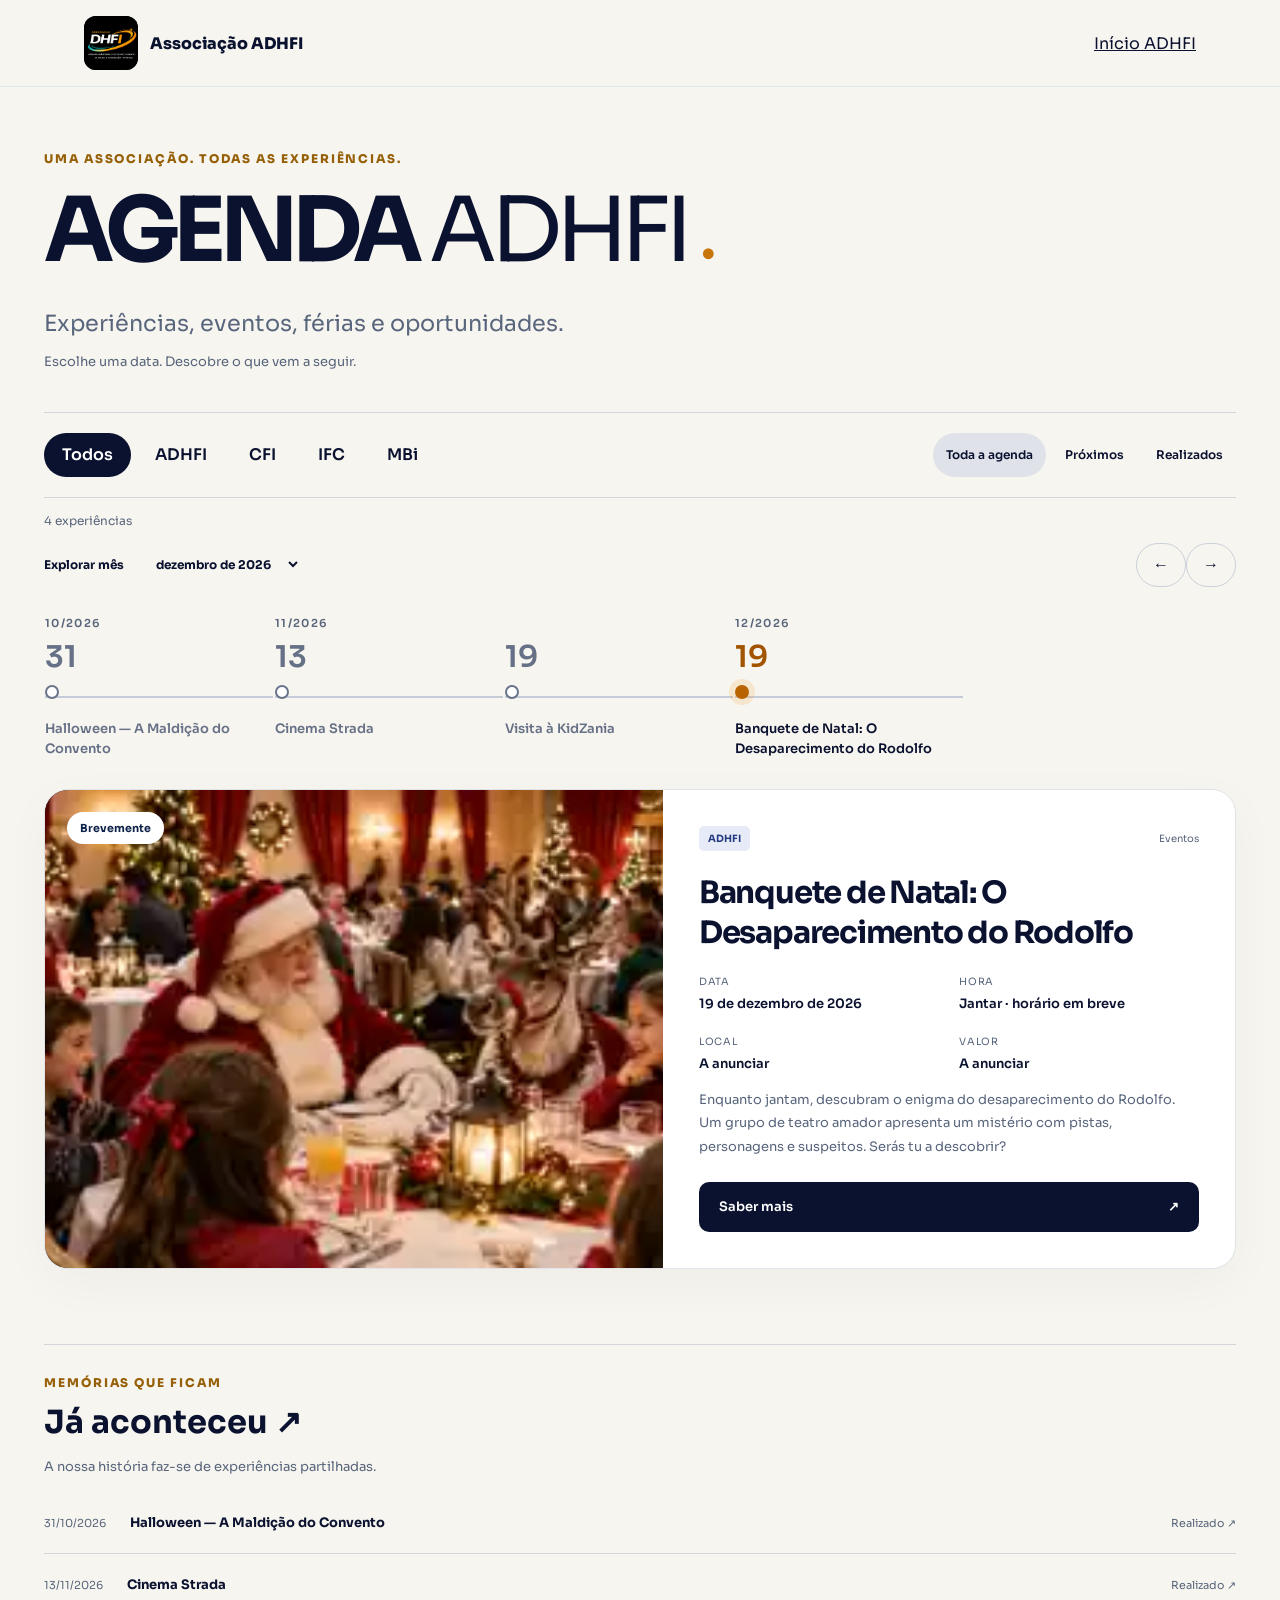
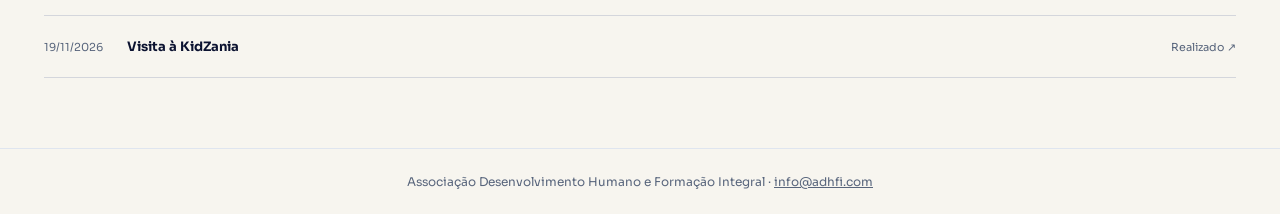
==== agenda/index.html @ a87a0aba "Create central ADHFI agenda with responsive timeline and shared event feed" ====
<!doctype html><html lang="pt-PT"><head><meta charset="utf-8"><meta name="viewport" content="width=device-width,initial-scale=1"><title>Agenda ADHFI · Experiências, eventos e férias</title><meta name="description" content="A agenda de todas as valências ADHFI. Descobre experiências, eventos, férias e oportunidades do CFI, IFC e MB International."><link rel="canonical" href="https://adhfi.site/agenda/"><link rel="icon" href="/favicon.png"><link rel="stylesheet" href="/atividades/atividades.css"><link rel="stylesheet" href="/agenda/agenda.css"><script src="/atividades/atividades.js" defer></script><script src="/agenda/agenda.js" type="module"></script></head><body class="agenda-page"><a class="skip" href="#agenda-content">Saltar para a agenda</a><header><nav aria-label="Navegação principal"><a class="brand" href="/"><img src="/assets/adhfi-atividades.webp" alt="ADHFI" width="54" height="54"><span>Associação ADHFI</span></a><a data-home href="/">Início ADHFI ↗</a></nav></header><main id="agenda-content"><section class="agenda-heading"><div class="eyebrow">Uma associação. Todas as experiências.</div><h1>AGENDA <span>ADHFI</span><i aria-hidden="true">●</i></h1><p class="intro">Experiências, eventos, férias e oportunidades.</p><p class="heading-note">Escolhe uma data. Descobre o que vem a seguir.</p></section><div class="agenda-tools"><div class="agenda-filters" role="group" aria-label="Filtrar por valência"><button data-valencia="all">Todos</button><button data-valencia="adhfi">ADHFI</button><button data-valencia="cfi">CFI</button><button data-valencia="ifc">IFC</button><button data-valencia="mbi">MBi</button></div><div class="period-filters" role="group" aria-label="Filtrar por período"><button data-period="all">Toda a agenda</button><button data-period="upcoming">Próximos</button><button data-period="past">Realizados</button></div></div><p id="event-count" role="status" aria-live="polite"></p><p id="loading" role="status">A carregar experiências…</p><p id="empty" hidden>Ainda não há atividades publicadas para este filtro. Volta em breve ou explora todas as experiências.</p><section id="desktop-agenda" class="desktop-agenda" hidden aria-label="Timeline de eventos"><div class="timeline-nav"><label for="month-select">Explorar mês <select id="month-select"></select></label><div><button data-direction="-1" aria-label="Evento anterior">←</button><button data-direction="1" aria-label="Evento seguinte">→</button></div></div><div id="timeline" class="timeline" aria-label="Selecionar evento"></div><div id="event-panel" aria-live="polite" aria-atomic="true"></div></section><div id="mobile-agenda" class="mobile-agenda"></div><section id="history" class="agenda-history" hidden><div class="eyebrow">Memórias que ficam</div><h2>Já aconteceu<span aria-hidden="true"> ↗</span></h2><p>A nossa história faz-se de experiências partilhadas.</p><div id="history-list"></div></section><noscript><p>Ativa o JavaScript para explorar a timeline. As páginas das atividades continuam disponíveis:</p><p><a href="/atividades/cinema-strada/">Cinema Strada</a> · <a href="/atividades/kidzania/">KidZania</a> · <a href="/atividades/banquete-natal/">Banquete de Natal</a> · <a href="/atividades/halloween/">Halloween</a></p></noscript></main><footer>Associação Desenvolvimento Humano e Formação Integral · <a href="mailto:info@adhfi.com">info@adhfi.com</a></footer></body></html>
---- atividades/atividades.css ----
@import url('https://fonts.googleapis.com/css2?family=Sora:wght@400;500;600;700;800&display=swap');
:root{--ink:#11244b;--muted:#58657c;--orange:#ef8b13;--bg:#f5f6fa}*{box-sizing:border-box}body{margin:0;background:var(--bg);color:var(--ink);font-family:Sora,Arial,sans-serif}a{color:inherit}button,input,select,textarea{font:inherit}header{background:#fff;border-bottom:1px solid #e1e5ee}nav{max-width:1160px;margin:auto;padding:16px 24px;display:flex;align-items:center;justify-content:space-between;gap:20px}.brand{display:flex;align-items:center;gap:12px;text-decoration:none;font-weight:800}.brand img{width:54px;height:54px;object-fit:contain;border-radius:12px;background:#000}.navlinks{display:flex;gap:18px;flex-wrap:wrap;font-size:13px}main{max-width:1100px;margin:auto;padding:48px 24px 70px}.eyebrow{font-size:12px;letter-spacing:.16em;font-weight:800;color:#966008;text-transform:uppercase}h1{font-size:clamp(2.3rem,5vw,4rem);letter-spacing:-.045em;line-height:1.12;margin:15px 0 20px;max-width:19ch}h2{line-height:1.3}p{line-height:1.75;color:var(--muted)}.intro{max-width:720px;font-size:16px}.filters{display:flex;gap:9px;flex-wrap:wrap;margin:30px 0}.filters button,.button{border:1px solid #cdd5e3;background:white;border-radius:10px;padding:12px 18px;color:var(--ink);text-decoration:none;font-weight:700;cursor:pointer;display:inline-flex;align-items:center;justify-content:center;gap:8px}.filters button[aria-pressed=true],.primary{background:var(--ink);color:white;border-color:var(--ink)}.filters button:focus-visible,a:focus-visible,button:focus-visible{outline:3px solid var(--orange);outline-offset:4px}.cards{display:grid;gap:18px}.activity{display:grid;grid-template-columns:210px 1fr auto;gap:26px;align-items:center;background:#fff;border:1px solid #dfe5ef;border-radius:20px;overflow:hidden;padding:24px;box-shadow:0 8px 25px #11244b05;text-decoration:none;transition:transform .2s,border-color .2s}.activity:hover{transform:translateY(-2px);border-color:#ef8b13}.art{height:140px;border-radius:12px;background:#11244b;color:#fff;display:grid;place-items:center;font-size:25px;font-weight:800;overflow:hidden}.halloween-art{background:#090909}.halloween-art::before{content:"";display:block;width:100%;height:100%;background:url('/assets/halloween-2026-associados.webp') center/contain no-repeat}.kidzania-art{background:#1b7a70 url('/assets/kidzania-adhfi.webp') center/cover no-repeat}.activity h2{font-size:24px;margin:9px 0}.activity p{margin:7px 0;font-size:14px}.tag{display:inline-block;background:#f0edf9;color:#64429c;font-size:11px;font-weight:700;padding:6px 10px;border-radius:6px}.meta{font-size:13px;font-weight:700;color:var(--ink)}.arrow{font-size:26px;color:#bc6c0a}.notice{padding:20px 24px;border-radius:14px;background:#edf1f8;line-height:1.65;color:var(--muted);margin-top:24px}.empty{padding:30px;background:#fff;border-radius:16px}.back{font-size:13px;text-decoration:none;font-weight:700}.detail-grid{display:grid;grid-template-columns:1fr 1fr;gap:34px;margin-top:30px;align-items:start}.box{background:#fff;border:1px solid #dfe5ef;border-radius:20px;padding:28px}.facts{display:grid;grid-template-columns:1fr 1fr;gap:12px;margin:25px 0}.fact{background:#eef1f8;padding:15px;border-radius:12px}.fact span{display:block;font-size:11px;color:var(--muted);margin-bottom:7px}.fact strong{font-size:14px}.box h2{margin-top:0}form{display:grid;gap:18px}label{display:grid;gap:8px;font-size:13px;font-weight:700}input,textarea,select{width:100%;border:1px solid #cdd5e3;border-radius:9px;padding:12px;background:#fff;color:var(--ink)}textarea{resize:vertical;min-height:80px}.check{display:flex;align-items:flex-start;gap:10px;font-weight:400;line-height:1.55}.check input{width:18px;flex:0 0 18px;margin-top:3px}.small{font-size:12px;line-height:1.65}.honeypot,[hidden]{display:none!important}footer{border-top:1px solid #dfe5ef;padding:25px;text-align:center;font-size:12px;color:var(--muted)}.success{max-width:700px;margin:40px auto;text-align:center}.success h1{max-width:none}.actions{display:flex;gap:12px;justify-content:center;flex-wrap:wrap}@media(max-width:700px){nav{align-items:flex-start}.brand span{max-width:110px;font-size:13px}.navlinks{font-size:11px;gap:10px}main{padding:32px 18px 50px}.activity{grid-template-columns:95px 1fr;gap:16px;padding:18px}.art{height:115px;font-size:16px}.activity h2{font-size:20px}.arrow{display:none}.activity p{font-size:12px}.detail-grid{grid-template-columns:1fr;gap:20px}.box{padding:22px}.facts{gap:8px}.fact{padding:12px}}

.activity-photo{display:block;width:100%;height:auto;border-radius:18px;margin:26px 0}.identify{padding:17px;background:#eef1f8;border-radius:12px}.identify p{margin:0 0 12px;font-size:13px}.identify .button{width:100%}.field-note{font-weight:400;color:var(--muted);font-size:12px}.form-status{margin:12px 0 0;font-size:13px}.price{font-size:22px;color:var(--ink)}input:read-only{background:#f5f6fa}


/* Eventos concluídos */
.activity.past-event{background:#d9d4cc;border-color:#b9afa2;box-shadow:0 8px 22px #11244b12}
.activity.past-event:hover{border-color:#7f6a52;background:#d2ccc3}
.activity.past-event .art{filter:saturate(.35) brightness(.72) contrast(1.05)}
.activity.past-event h2,.activity.past-event .meta{color:#3f3a34}
.activity.past-event p{color:#665f57}
.activity.past-event .arrow{color:#766451}
.past-tag{background:#6f6253;color:#fff}
.past-event-page{background:#e8e3dc}
.past-event-page .eyebrow{color:#6c5a44}
.past-event-box{background:#d8d0c5;border-color:#bfae98}
.past-event-label{display:inline-block;margin-bottom:10px;padding:7px 10px;border-radius:999px;background:#6f6253;color:#fff;font-size:11px;font-weight:800;letter-spacing:.08em}

.cinema-art{background:#123 url('[data-uri]') center/cover no-repeat}
.cinema-banner{min-height:360px;border-radius:20px;margin:26px 0;background:#123 url('[data-uri]') center/cover no-repeat;box-shadow:0 12px 30px #11244b18}
.christmas-art{background:#173d2c url('[data-uri]') center/cover no-repeat;font-size:0}
.coming-tag{background:#e8edf7;color:#4a5d82}
.christmas-page{background:#f5f2ed}
.christmas-page .eyebrow{color:#7a1d24}
.coming-soon-box{background:#f2eee7;border-color:#d8ccbb}
.coming-label{display:inline-block;margin-bottom:10px;padding:7px 10px;border-radius:999px;background:#7a1d24;color:#fff;font-size:11px;font-weight:800;letter-spacing:.08em}
.christmas-question{font-size:20px;color:#7a1d24}
@media(max-width:700px){.cinema-banner{min-height:230px}}

.banquete-banner{min-height:360px;border-radius:20px;margin:26px 0;background:#173d2c url('[data-uri]') center/cover no-repeat;box-shadow:0 12px 30px #11244b18}
@media(max-width:700px){.banquete-banner{min-height:230px}}
---- agenda/agenda.css ----
.agenda-page{--ink:#0b1230;--bg:#f7f5ef;background:var(--bg)}.agenda-page main{max-width:1240px;padding-top:64px}.agenda-page header{background:#f7f5ef}.agenda-heading{padding-bottom:25px}.agenda-heading h1{max-width:none;font-size:clamp(3rem,7vw,6.2rem);letter-spacing:-.07em;margin-bottom:18px}.agenda-heading h1 span{font-weight:400}.agenda-heading i{font-size:25px;font-style:normal;color:#c8750c;margin-left:14px}.agenda-heading .intro{font-size:clamp(1rem,2vw,1.4rem);margin-bottom:8px}.heading-note{font-size:13px;margin-top:0}.agenda-tools{border-top:1px solid #d4d6dc;border-bottom:1px solid #d4d6dc;padding:20px 0;display:flex;gap:20px;justify-content:space-between;flex-wrap:wrap}.agenda-filters,.period-filters{display:flex;gap:6px;flex-wrap:wrap}.agenda-page button{min-height:44px;border:1px solid transparent;border-radius:999px;padding:10px 17px;background:transparent;color:var(--ink);cursor:pointer;font-weight:600}.agenda-page button:hover{background:#e6e6e8}.agenda-page button[aria-pressed=true]{background:var(--ink);color:white}.period-filters button{font-size:12px;padding:10px 12px}.period-filters button[aria-pressed=true]{background:#e0e2ea;color:var(--ink)}#event-count{font-size:12px} .timeline-nav{display:flex;justify-content:space-between;align-items:center}.timeline-nav label{display:flex;align-items:center;gap:16px;font-size:12px}.timeline-nav select{width:auto;background:transparent;border:0;font-weight:700}.timeline-nav button{border-color:#cbd0dc;padding:10px 16px}.timeline{display:flex;overflow-x:auto;scroll-snap-type:x mandatory;padding:20px 0 28px;scrollbar-width:thin}.agenda-page .timeline-stop{border-radius:0;flex:0 0 230px;text-align:left;padding:8px 24px 0 0;position:relative;display:flex;flex-direction:column;scroll-snap-align:start;gap:8px;background:transparent;color:var(--ink)}.timeline-stop:after{content:'';position:absolute;top:88px;height:2px;left:0;right:0;background:#c5cbd7}.stop-month{font-size:11px;text-transform:uppercase;letter-spacing:.12em;color:#58657c}.stop-day{font-size:30px;line-height:38px}.stop-dot{height:14px;width:14px;border-radius:50%;background:#fff;border:2px solid #69748c;z-index:1;margin:1px 0 12px}.stop-title{font-size:13px;max-width:210px;line-height:1.6}.agenda-page .timeline-stop[aria-pressed=true]{background:transparent;color:var(--ink)}.timeline-stop[aria-pressed=true] .stop-dot{background:#b96300;border-color:#b96300;box-shadow:0 0 0 6px #ef8b1326}.timeline-stop[aria-pressed=true] .stop-day{color:#a35400}.timeline-stop.is-past{color:#667086}.event-card{display:grid;grid-template-columns:1.08fr 1fr;background:#fff;border-radius:24px;overflow:hidden;box-shadow:0 14px 50px #0b123009;border:1px solid #e1e3e7}.event-image{position:relative;min-height:450px;background:#11244b}.event-image img{width:100%;height:100%;position:absolute;inset:0;object-fit:cover}.event-status{position:absolute;top:22px;left:22px;background:#fff;color:#11244b;padding:9px 13px;border-radius:999px;font-size:11px;font-weight:700}.event-body{padding:36px}.event-topline{display:flex;flex-wrap:wrap;gap:7px;align-items:center}.event-topline>span:last-child:not(.agenda-tag){margin-left:auto;color:#58657c;font-size:10px}.agenda-tag{padding:6px 9px;border-radius:5px;font-size:10px;font-weight:700;background:#e7ebf7;color:#233b80}.agenda-tag.cfi{background:#e1f0ec;color:#246254}.agenda-tag.ifc{background:#fff0d9;color:#875000}.agenda-tag.mbi{background:#e8e5fa;color:#584094}.event-body h2{font-size:clamp(1.5rem,2.4vw,2.1rem);letter-spacing:-.04em;margin:22px 0}.event-body dl{display:grid;grid-template-columns:1fr 1fr;gap:20px;margin:0}.event-body dt{font-size:10px;color:#58657c;text-transform:uppercase;letter-spacing:.08em;margin-bottom:6px}.event-body dd{font-size:13px;line-height:1.6;margin:0;font-weight:600}.event-body p{font-size:13px;line-height:1.8}.included{font-size:12px!important}.included strong{color:#11244b;margin-right:6px}.agenda-action{display:flex;justify-content:space-between;align-items:center;background:#0b1230;color:white;border-radius:10px;text-decoration:none;padding:16px 20px;margin-top:24px;min-height:50px;font-size:13px;font-weight:600}.agenda-action:hover{background:#24396a}.is-past .event-image img{filter:saturate(.6)}.agenda-history{margin-top:75px;padding-top:30px;border-top:1px solid #d4d6dc}.agenda-history h2{font-size:32px;margin:12px 0}.agenda-history p{font-size:13px}.agenda-history a{display:flex;gap:24px;align-items:center;padding:22px 0;border-bottom:1px solid #d4d6dc;text-decoration:none;font-size:13px}.agenda-history a span{color:#58657c;font-size:11px}.agenda-history a span:last-child{margin-left:auto}.mobile-agenda{display:none}.skip{position:absolute;top:-100px;left:20px;padding:15px;background:white;z-index:10}.skip:focus{top:10px}.agenda-page :focus-visible{outline:3px solid #b96300;outline-offset:4px}.agenda-page #empty{padding:40px 0;line-height:1.8;max-width:50ch}@media(max-width:760px){.agenda-page main{padding:38px 18px 50px}.agenda-heading h1{font-size:clamp(2.6rem,10vw,4.2rem)}.agenda-heading i{font-size:15px;margin-left:7px}.agenda-tools{gap:14px}.agenda-filters{width:100%;justify-content:space-between}.agenda-filters button{padding:10px 12px}.period-filters button{padding:10px}.desktop-agenda{display:none!important}.mobile-agenda{display:block}.mobile-month>h2{font-size:13px;text-transform:uppercase;letter-spacing:.12em;margin:30px 0 24px}.mobile-event{border-left:1px solid #b7bfce;margin-left:6px;padding:0 0 30px 20px;position:relative}.mobile-event:before{content:'';width:11px;height:11px;background:#b96300;border:4px solid #f7f5ef;box-sizing:content-box;position:absolute;left:-10px;top:1px;border-radius:50%}.mobile-date{font-weight:700;font-size:14px;margin-bottom:14px;text-transform:uppercase}.mobile-date span{font-size:10px;color:#58657c}.event-card{display:block;border-radius:17px}.event-image{min-height:0;aspect-ratio:1.65}.event-body{padding:22px}.event-status{top:14px;left:14px}.event-body h2{font-size:23px}.event-body dl{gap:18px 12px}.event-body dd{font-size:12px}.event-body p{font-size:12px}.agenda-action{padding:15px;font-size:12px}.agenda-history{margin-top:35px}.agenda-history a{gap:12px;flex-wrap:wrap}.agenda-history a strong{flex-basis:65%}.agenda-history a span:last-child{margin-left:0}}@media(prefers-reduced-motion:reduce){*,*:before,*:after{scroll-behavior:auto!important;animation:none!important;transition:none!important}}
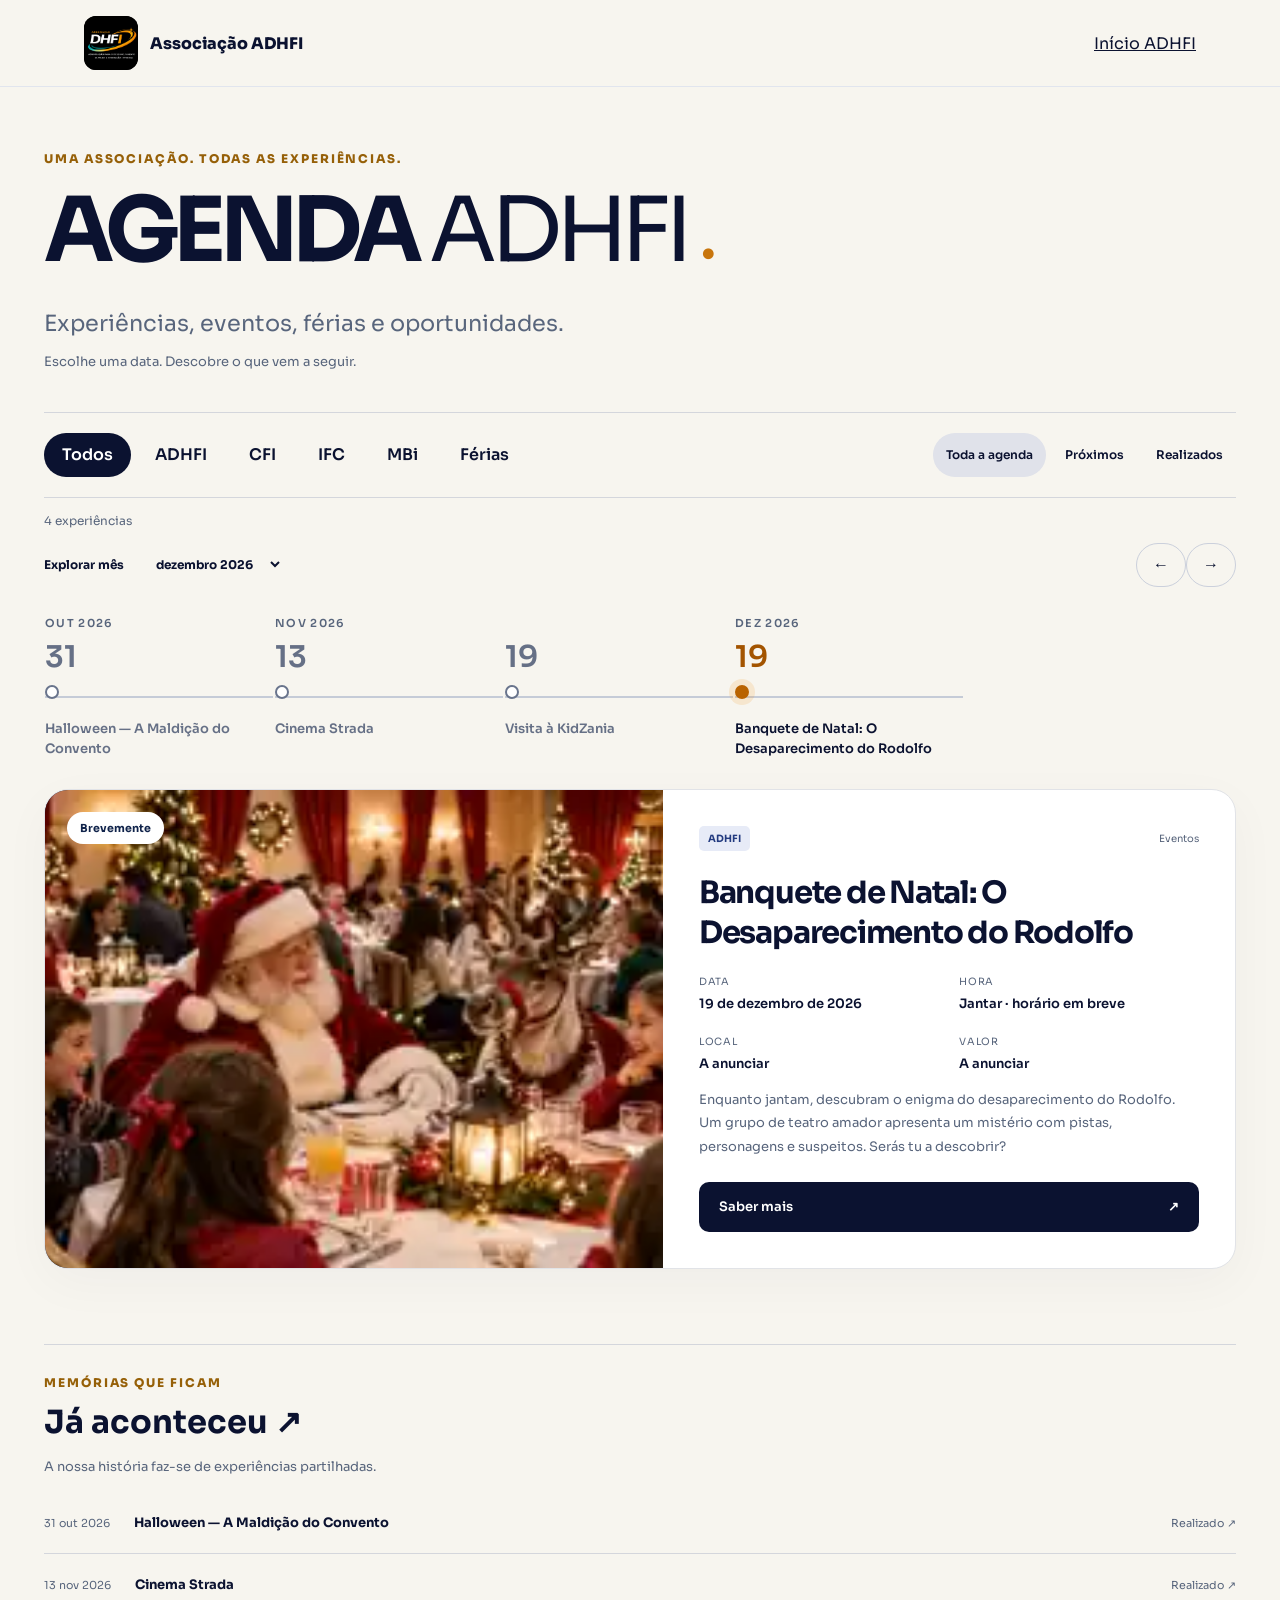
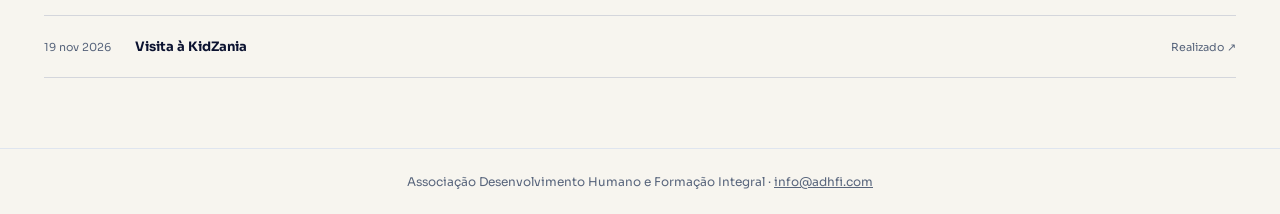
==== commit e80c48b1: "Complete Agenda ADHFI quick filters with Férias" ====
--- a/agenda/index.html
+++ b/agenda/index.html
@@ -1 +1 @@
-<!doctype html><html lang="pt-PT"><head><meta charset="utf-8"><meta name="viewport" content="width=device-width,initial-scale=1"><title>Agenda ADHFI · Experiências, eventos e férias</title><meta name="description" content="A agenda de todas as valências ADHFI. Descobre experiências, eventos, férias e oportunidades do CFI, IFC e MB International."><link rel="canonical" href="https://adhfi.site/agenda/"><link rel="icon" href="/favicon.png"><link rel="stylesheet" href="/atividades/atividades.css"><link rel="stylesheet" href="/agenda/agenda.css"><script src="/atividades/atividades.js" defer></script><script src="/agenda/agenda.js" type="module"></script></head><body class="agenda-page"><a class="skip" href="#agenda-content">Saltar para a agenda</a><header><nav aria-label="Navegação principal"><a class="brand" href="/"><img src="/assets/adhfi-atividades.webp" alt="ADHFI" width="54" height="54"><span>Associação ADHFI</span></a><a data-home href="/">Início ADHFI ↗</a></nav></header><main id="agenda-content"><section class="agenda-heading"><div class="eyebrow">Uma associação. Todas as experiências.</div><h1>AGENDA <span>ADHFI</span><i aria-hidden="true">●</i></h1><p class="intro">Experiências, eventos, férias e oportunidades.</p><p class="heading-note">Escolhe uma data. Descobre o que vem a seguir.</p></section><div class="agenda-tools"><div class="agenda-filters" role="group" aria-label="Filtrar por valência"><button data-valencia="all">Todos</button><button data-valencia="adhfi">ADHFI</button><button data-valencia="cfi">CFI</button><button data-valencia="ifc">IFC</button><button data-valencia="mbi">MBi</button></div><div class="period-filters" role="group" aria-label="Filtrar por período"><button data-period="all">Toda a agenda</button><button data-period="upcoming">Próximos</button><button data-period="past">Realizados</button></div></div><p id="event-count" role="status" aria-live="polite"></p><p id="loading" role="status">A carregar experiências…</p><p id="empty" hidden>Ainda não há atividades publicadas para este filtro. Volta em breve ou explora todas as experiências.</p><section id="desktop-agenda" class="desktop-agenda" hidden aria-label="Timeline de eventos"><div class="timeline-nav"><label for="month-select">Explorar mês <select id="month-select"></select></label><div><button data-direction="-1" aria-label="Evento anterior">←</button><button data-direction="1" aria-label="Evento seguinte">→</button></div></div><div id="timeline" class="timeline" aria-label="Selecionar evento"></div><div id="event-panel" aria-live="polite" aria-atomic="true"></div></section><div id="mobile-agenda" class="mobile-agenda"></div><section id="history" class="agenda-history" hidden><div class="eyebrow">Memórias que ficam</div><h2>Já aconteceu<span aria-hidden="true"> ↗</span></h2><p>A nossa história faz-se de experiências partilhadas.</p><div id="history-list"></div></section><noscript><p>Ativa o JavaScript para explorar a timeline. As páginas das atividades continuam disponíveis:</p><p><a href="/atividades/cinema-strada/">Cinema Strada</a> · <a href="/atividades/kidzania/">KidZania</a> · <a href="/atividades/banquete-natal/">Banquete de Natal</a> · <a href="/atividades/halloween/">Halloween</a></p></noscript></main><footer>Associação Desenvolvimento Humano e Formação Integral · <a href="mailto:info@adhfi.com">info@adhfi.com</a></footer></body></html>
+<!doctype html><html lang="pt-PT"><head><meta charset="utf-8"><meta name="viewport" content="width=device-width,initial-scale=1"><title>Agenda ADHFI · Experiências, eventos e férias</title><meta name="description" content="A agenda de todas as valências ADHFI. Descobre experiências, eventos, férias e oportunidades do CFI, IFC e MB International."><link rel="canonical" href="https://adhfi.site/agenda/"><link rel="icon" href="/favicon.png"><link rel="stylesheet" href="/atividades/atividades.css"><link rel="stylesheet" href="/agenda/agenda.css"><script src="/atividades/atividades.js" defer></script><script src="/agenda/agenda.js" type="module"></script></head><body class="agenda-page"><a class="skip" href="#agenda-content">Saltar para a agenda</a><header><nav aria-label="Navegação principal"><a class="brand" href="/"><img src="/assets/adhfi-atividades.webp" alt="ADHFI" width="54" height="54"><span>Associação ADHFI</span></a><a data-home href="/">Início ADHFI ↗</a></nav></header><main id="agenda-content"><section class="agenda-heading"><div class="eyebrow">Uma associação. Todas as experiências.</div><h1>AGENDA <span>ADHFI</span><i aria-hidden="true">●</i></h1><p class="intro">Experiências, eventos, férias e oportunidades.</p><p class="heading-note">Escolhe uma data. Descobre o que vem a seguir.</p></section><div class="agenda-tools"><div class="agenda-filters" role="group" aria-label="Filtrar por valência"><button data-valencia="all">Todos</button><button data-valencia="adhfi">ADHFI</button><button data-valencia="cfi">CFI</button><button data-valencia="ifc">IFC</button><button data-valencia="mbi">MBi</button><button data-valencia="ferias">Férias</button></div><div class="period-filters" role="group" aria-label="Filtrar por período"><button data-period="all">Toda a agenda</button><button data-period="upcoming">Próximos</button><button data-period="past">Realizados</button></div></div><p id="event-count" role="status" aria-live="polite"></p><p id="loading" role="status">A carregar experiências…</p><p id="empty" hidden>Ainda não há atividades publicadas para este filtro. Volta em breve ou explora todas as experiências.</p><section id="desktop-agenda" class="desktop-agenda" hidden aria-label="Timeline de eventos"><div class="timeline-nav"><label for="month-select">Explorar mês <select id="month-select"></select></label><div><button data-direction="-1" aria-label="Evento anterior">←</button><button data-direction="1" aria-label="Evento seguinte">→</button></div></div><div id="timeline" class="timeline" aria-label="Selecionar evento"></div><div id="event-panel" aria-live="polite" aria-atomic="true"></div></section><div id="mobile-agenda" class="mobile-agenda"></div><section id="history" class="agenda-history" hidden><div class="eyebrow">Memórias que ficam</div><h2>Já aconteceu<span aria-hidden="true"> ↗</span></h2><p>A nossa história faz-se de experiências partilhadas.</p><div id="history-list"></div></section><noscript><p>Ativa o JavaScript para explorar a timeline. As páginas das atividades continuam disponíveis:</p><p><a href="/atividades/cinema-strada/">Cinema Strada</a> · <a href="/atividades/kidzania/">KidZania</a> · <a href="/atividades/banquete-natal/">Banquete de Natal</a> · <a href="/atividades/halloween/">Halloween</a></p></noscript></main><footer>Associação Desenvolvimento Humano e Formação Integral · <a href="mailto:info@adhfi.com">info@adhfi.com</a></footer></body></html>
